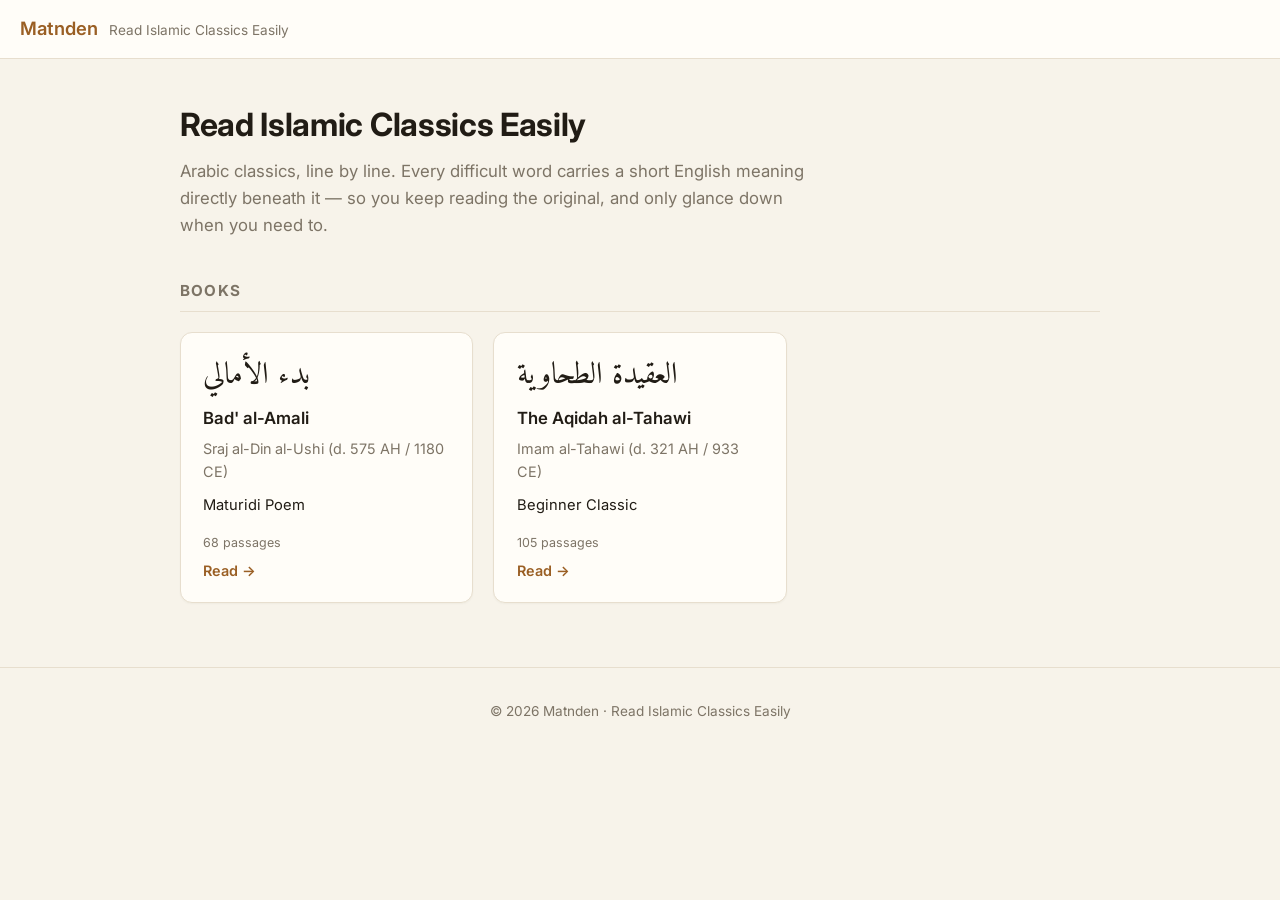
==== docs/index.html @ d587b638 "Twahawi + Bad ul Amali" ====
<!DOCTYPE html>
<html lang="en">
<head>
<meta charset="utf-8">
<meta name="viewport" content="width=device-width, initial-scale=1">
<title>Matnden | Read Islamic Classics Easily</title>
<meta name="description" content="Read Islamic classics in Arabic, with short English meanings of difficult words shown directly under each word.">
<meta property="og:title" content="Matnden | Read Islamic Classics Easily">
<meta property="og:description" content="Read Islamic classics in Arabic, with short English meanings of difficult words shown directly under each word.">
<meta property="og:type" content="website">

<link rel="preconnect" href="https://fonts.googleapis.com">
<link rel="preconnect" href="https://fonts.gstatic.com" crossorigin>
<link href="https://fonts.googleapis.com/css2?family=Amiri:ital,wght@0,400;0,700;1,400&family=Inter:wght@400;500;600&display=swap" rel="stylesheet">
<link rel="stylesheet" href="style.css">
<link rel="icon" href="data:image/svg+xml,<svg xmlns='http://www.w3.org/2000/svg' viewBox='0 0 100 100'><text y='.9em' font-size='90'>📖</text></svg>">
</head>
<body>
<header class="site-header">
  <a class="brand" href="">
    <span class="brand-name">Matnden</span>
    <span class="brand-tag">Read Islamic Classics Easily</span>
  </a>
</header>

<main class="home">
  <section class="intro">
    <h1>Read Islamic Classics Easily</h1>
    <p class="lede">
      Arabic classics, line by line. Every difficult word carries a short
      English meaning directly beneath it &mdash; so you keep reading the
      original, and only glance down when you need to.
    </p>
  </section>

  <section class="books">
    <h2>Books</h2>
    <ul class="book-list">
      
      <li>
        <a class="book-card" href="books/bad-al-amali/">
          <span class="bc-ar" lang="ar" dir="rtl">بدء الأمالي</span>
          <span class="bc-en">Bad' al-Amali</span>
          <span class="bc-author">Sraj al-Din al-Ushi (d. 575 AH / 1180 CE)</span>
          <span class="bc-summary">Maturidi Poem</span>
          <span class="bc-meta">68 passages</span>
          <span class="bc-cta">Read &rarr;</span>
        </a>
      </li>
      
      <li>
        <a class="book-card" href="books/tahawi/">
          <span class="bc-ar" lang="ar" dir="rtl">العقيدة الطحاوية</span>
          <span class="bc-en">The Aqidah al-Tahawi</span>
          <span class="bc-author">Imam al-Tahawi (d. 321 AH / 933 CE)</span>
          <span class="bc-summary">Beginner Classic</span>
          <span class="bc-meta">105 passages</span>
          <span class="bc-cta">Read &rarr;</span>
        </a>
      </li>
      
    </ul>
  </section>
</main>

<footer class="site-footer">
  <p>&copy; 2026 Matnden &middot; Read Islamic Classics Easily</p>
</footer>
</body>
</html>
---- docs/style.css ----
/* matnden.github.io */

:root {
  --reader-size: 34px;
  --bg: #f7f3ea;
  --paper: #fffdf8;
  --ink: #211c15;
  --muted: #7d7466;
  --accent: #9a5f24;
  --accent-soft: #f0e2cd;
  --ayah: #1c6a4c;
  --line: #e7dece;
  --arabic: "Amiri", "Scheherazade New", "Traditional Arabic", serif;
  --ui: "Inter", system-ui, -apple-system, "Segoe UI", sans-serif;
}

* { box-sizing: border-box; }

html { -webkit-text-size-adjust: 100%; }

body {
  margin: 0;
  background: var(--bg);
  color: var(--ink);
  font-family: var(--ui);
  line-height: 1.6;
}

a { color: var(--accent); text-decoration: none; }
a:hover { text-decoration: underline; }

/* ---------- chrome ---------- */

.site-header {
  background: var(--paper);
  border-bottom: 1px solid var(--line);
  padding: 0.9rem 1.25rem;
}

.brand { display: inline-flex; align-items: baseline; gap: 0.65rem; }
.brand:hover { text-decoration: none; }

.brand-name {
  font-weight: 600;
  font-size: 1.15rem;
  letter-spacing: 0.01em;
}

.brand-tag {
  color: var(--muted);
  font-size: 0.85rem;
}

.site-footer {
  border-top: 1px solid var(--line);
  margin-top: 3rem;
  padding: 1.25rem;
  color: var(--muted);
  font-size: 0.85rem;
  text-align: center;
}

/* ---------- home ---------- */

.home {
  max-width: 60rem;
  margin: 0 auto;
  padding: 2.5rem 1.25rem 1rem;
}

.intro h1 {
  font-size: 2rem;
  margin: 0 0 0.5rem;
  letter-spacing: -0.01em;
}

.intro .lede {
  color: var(--muted);
  font-size: 1.05rem;
  max-width: 40rem;
  margin: 0 0 2.5rem;
}

.books h2 {
  font-size: 0.95rem;
  text-transform: uppercase;
  letter-spacing: 0.08em;
  color: var(--muted);
  border-bottom: 1px solid var(--line);
  padding-bottom: 0.5rem;
  margin: 0 0 1.25rem;
}

.book-list {
  list-style: none;
  margin: 0;
  padding: 0;
  display: grid;
  gap: 1.25rem;
  grid-template-columns: repeat(auto-fill, minmax(17rem, 1fr));
}

.book-card {
  display: flex;
  flex-direction: column;
  gap: 0.35rem;
  height: 100%;
  background: var(--paper);
  border: 1px solid var(--line);
  border-radius: 12px;
  padding: 1.25rem 1.4rem;
  color: inherit;
  box-shadow: 0 1px 2px rgba(60, 40, 10, 0.04);
  transition: transform 0.12s ease, box-shadow 0.12s ease;
}

.book-card:hover {
  text-decoration: none;
  transform: translateY(-2px);
  box-shadow: 0 6px 18px rgba(60, 40, 10, 0.09);
}

.bc-ar {
  font-family: var(--arabic);
  font-size: 1.9rem;
  line-height: 1.5;
  color: var(--ink);
}

.bc-en { font-weight: 600; font-size: 1.05rem; }
.bc-author { color: var(--muted); font-size: 0.9rem; }
.bc-summary { font-size: 0.92rem; margin-top: 0.35rem; }
.bc-meta { color: var(--muted); font-size: 0.78rem; margin-top: auto; padding-top: 0.6rem; }

.bc-cta {
  color: var(--accent);
  font-weight: 600;
  font-size: 0.9rem;
}

/* ---------- book page ---------- */

.book {
  max-width: 46rem;
  margin: 0 auto;
  padding: 1.5rem 1.1rem 2rem;
}

.book-header { text-align: center; margin-bottom: 1.25rem; }

.book-header .back {
  display: inline-block;
  font-size: 0.85rem;
  color: var(--muted);
  margin-bottom: 0.9rem;
}

.book-header h1 {
  font-family: var(--arabic);
  font-size: 2.6rem;
  line-height: 1.5;
  margin: 0;
  font-weight: 700;
}

.book-title-en { font-weight: 600; font-size: 1.1rem; margin: 0.35rem 0 0; }

.book-author { margin: 0.4rem 0 0; font-size: 0.95rem; color: var(--muted); }
.book-author [lang="ar"] { font-family: var(--arabic); font-size: 1.15rem; color: var(--ink); }
.book-author .sep { margin: 0 0.35rem; }

.book-edition { color: var(--muted); font-size: 0.8rem; margin: 0.5rem 0 0; }

/* toolbar */

.toolbar {
  position: sticky;
  top: 0;
  z-index: 5;
  display: flex;
  align-items: center;
  justify-content: space-between;
  gap: 0.75rem;
  background: rgba(255, 253, 248, 0.94);
  backdrop-filter: blur(6px);
  border: 1px solid var(--line);
  border-radius: 10px;
  padding: 0.45rem 0.6rem;
  margin-bottom: 1.5rem;
}

.font-controls { display: flex; gap: 0.4rem; }

.font-controls button {
  font-family: var(--ui);
  font-size: 0.82rem;
  font-weight: 500;
  color: var(--ink);
  background: var(--paper);
  border: 1px solid var(--line);
  border-radius: 7px;
  padding: 0.3rem 0.65rem;
  cursor: pointer;
}

.font-controls button:hover { background: var(--accent-soft); }

.stats { color: var(--muted); font-size: 0.78rem; padding-right: 0.35rem; }

/* sections + prose */

.book-body {
  background: var(--paper);
  border: 1px solid var(--line);
  border-radius: 14px;
  padding: 2.2rem 1.8rem;
  box-shadow: 0 1px 3px rgba(60, 40, 10, 0.05);
}

.section-title {
  font-family: var(--arabic);
  font-size: calc(var(--reader-size) * 0.95);
  line-height: 1.6;
  text-align: center;
  color: var(--ink);
  margin: 2.4rem 0 1.6rem;
  font-weight: 700;
}

.section-title::after {
  content: "";
  display: block;
  width: 3.5rem;
  height: 2px;
  background: var(--accent-soft);
  margin: 0.7rem auto 0;
}

.prose {
  font-family: var(--arabic);
  font-size: calc(var(--reader-size) * 0.74);
  line-height: 2.1;
  margin: 0 0 1.4rem;
  color: #2c261d;
}

/* ---------- the interlinear passage ---------- */

.passage {
  font-family: var(--arabic);
  font-size: var(--reader-size);
  direction: rtl;
  text-align: right;
  margin: 0 0 1.9rem;
}

.pnum {
  display: inline-block;
  vertical-align: top;
  font-family: var(--ui);
  font-size: 0.5em;
  font-weight: 500;
  color: var(--muted);
  padding-top: 1.1em;
  margin-inline-end: 0.7em;
  min-width: 1.6em;
  text-align: center;
}

/* one column per Arabic word; meaning sits in the reserved slot below */
.w {
  display: inline-block;
  vertical-align: top;
  text-align: center;
  padding: 0 0.1em;
}

.wt {
  display: block;
  line-height: 1.7;
  white-space: nowrap;
}

/* translation slot — filled when the word carries word|translation */
.wg {
  display: block;
  direction: ltr;
  font-family: var(--ui);
  font-size: 0.42em;
  line-height: 1.35;
  height: 1.5em;          /* reserve the slot even when empty */
  color: var(--accent);
  white-space: nowrap;
}

.ayah { color: var(--ayah); }

/* hemistich gap in poems (// in text.md) — blank between صدر and عجز */
.hgap {
  display: inline-block;
  width: 2.5em;
}

.ref {
  display: inline-block;
  vertical-align: top;
  font-family: var(--ui);
  font-size: 0.5em;
  color: var(--muted);
  padding-top: 1.2em;
  margin-inline: 0.3em;
}

.book-end {
  text-align: center;
  margin-top: 2.5rem;
  font-size: 0.9rem;
}

/* ---------- responsive ---------- */

@media (max-width: 640px) {
  :root { --reader-size: 26px; }
  .brand-tag { display: none; }
  .book-header h1 { font-size: 2rem; }
  .intro h1 { font-size: 1.55rem; }
  .stats { display: none; }
}

@media (max-width: 400px) {
  :root { --reader-size: 22px; }
}
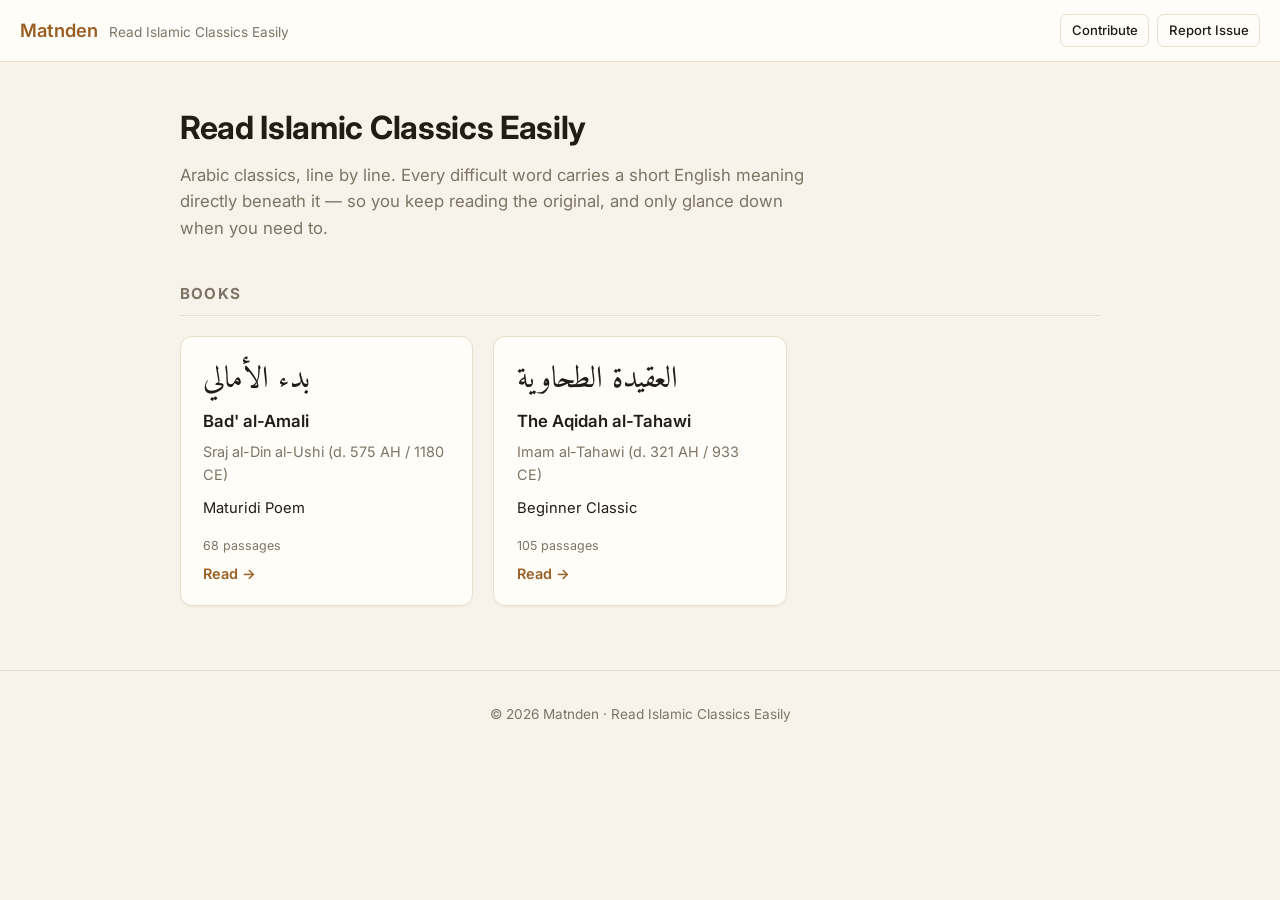
==== commit e199b435: "Add workflow" ====
--- a/docs/index.html
+++ b/docs/index.html
@@ -21,6 +21,12 @@
     <span class="brand-name">Matnden</span>
     <span class="brand-tag">Read Islamic Classics Easily</span>
   </a>
+  
+  <nav class="header-actions">
+    <a class="header-btn" href="https://github.com/matnden/matnden.github.io" target="_blank" rel="noopener">Contribute</a>
+    <a class="header-btn" href="https://github.com/matnden/matnden.github.io/issues" target="_blank" rel="noopener">Report Issue</a>
+  </nav>
+  
 </header>
 
 <main class="home">
--- a/docs/style.css
+++ b/docs/style.css
@@ -35,7 +35,30 @@
   background: var(--paper);
   border-bottom: 1px solid var(--line);
   padding: 0.9rem 1.25rem;
-}
+  display: flex;
+  align-items: center;
+  justify-content: space-between;
+  flex-wrap: wrap;
+  gap: 0.5rem 0.75rem;
+}
+
+/* Contribute / Report Issue buttons on the main page nav */
+.header-actions { display: flex; gap: 0.5rem; }
+
+.header-btn {
+  font-family: var(--ui);
+  font-size: 0.82rem;
+  font-weight: 500;
+  color: var(--ink);
+  background: var(--paper);
+  border: 1px solid var(--line);
+  border-radius: 7px;
+  padding: 0.3rem 0.65rem;
+  text-decoration: none;
+  white-space: nowrap;
+}
+
+.header-btn:hover { background: var(--accent-soft); }
 
 .brand { display: inline-flex; align-items: baseline; gap: 0.65rem; }
 .brand:hover { text-decoration: none; }
@@ -207,6 +230,24 @@
 
 .stats { color: var(--muted); font-size: 0.78rem; padding-right: 0.35rem; }
 
+.toolbar-right { display: flex; align-items: center; gap: 0.6rem; }
+
+/* "Contribute" button — opens the book's text.md editor on GitHub */
+.contribute {
+  font-family: var(--ui);
+  font-size: 0.82rem;
+  font-weight: 500;
+  color: var(--ink);
+  background: var(--paper);
+  border: 1px solid var(--line);
+  border-radius: 7px;
+  padding: 0.3rem 0.65rem;
+  text-decoration: none;
+  white-space: nowrap;
+}
+
+.contribute:hover { background: var(--accent-soft); }
+
 /* sections + prose */
 
 .book-body {
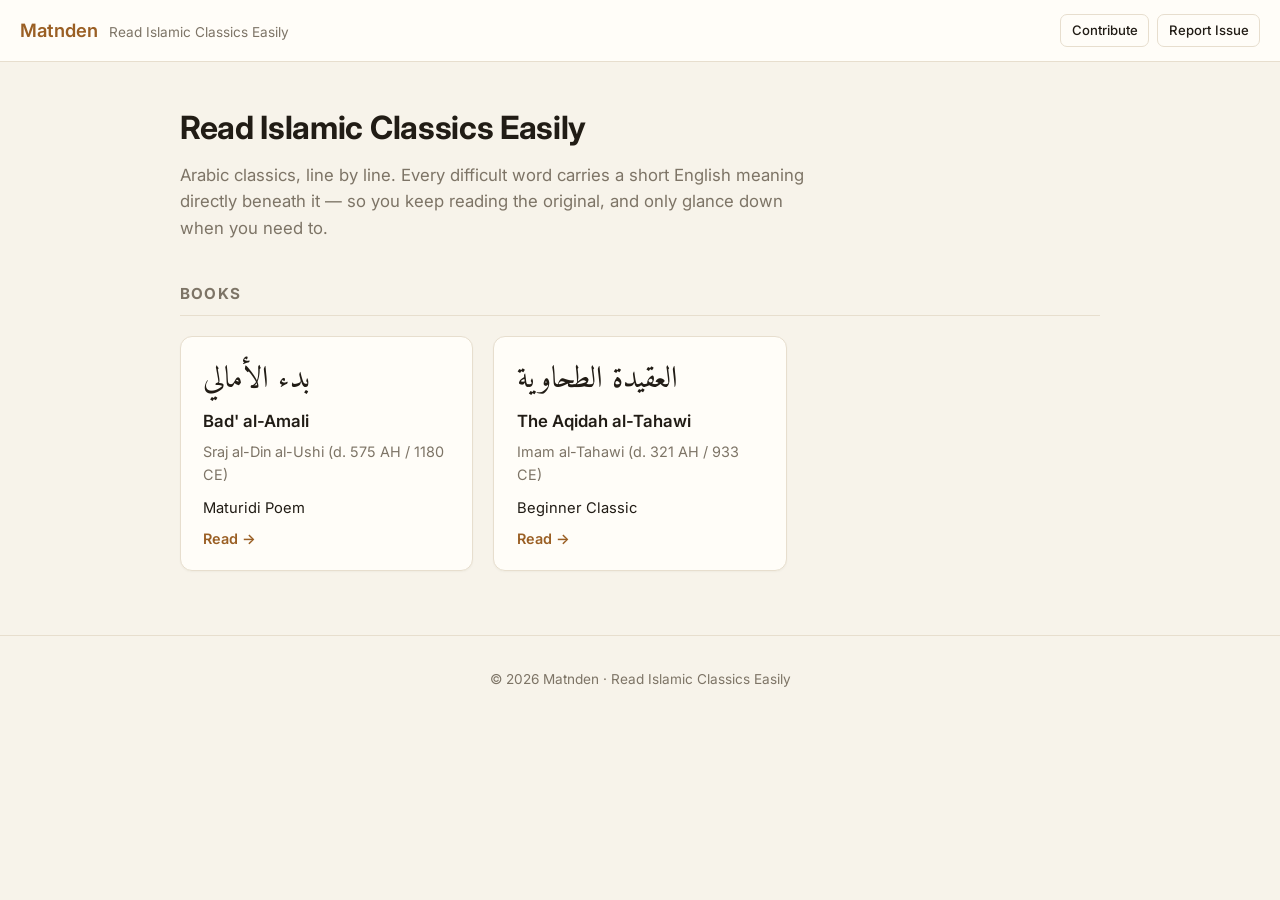
==== commit 45ec76a7: "Remove passages count from front page cards" ====
--- a/docs/index.html
+++ b/docs/index.html
@@ -49,7 +49,6 @@
           <span class="bc-en">Bad' al-Amali</span>
           <span class="bc-author">Sraj al-Din al-Ushi (d. 575 AH / 1180 CE)</span>
           <span class="bc-summary">Maturidi Poem</span>
-          <span class="bc-meta">68 passages</span>
           <span class="bc-cta">Read &rarr;</span>
         </a>
       </li>
@@ -60,7 +59,6 @@
           <span class="bc-en">The Aqidah al-Tahawi</span>
           <span class="bc-author">Imam al-Tahawi (d. 321 AH / 933 CE)</span>
           <span class="bc-summary">Beginner Classic</span>
-          <span class="bc-meta">105 passages</span>
           <span class="bc-cta">Read &rarr;</span>
         </a>
       </li>
